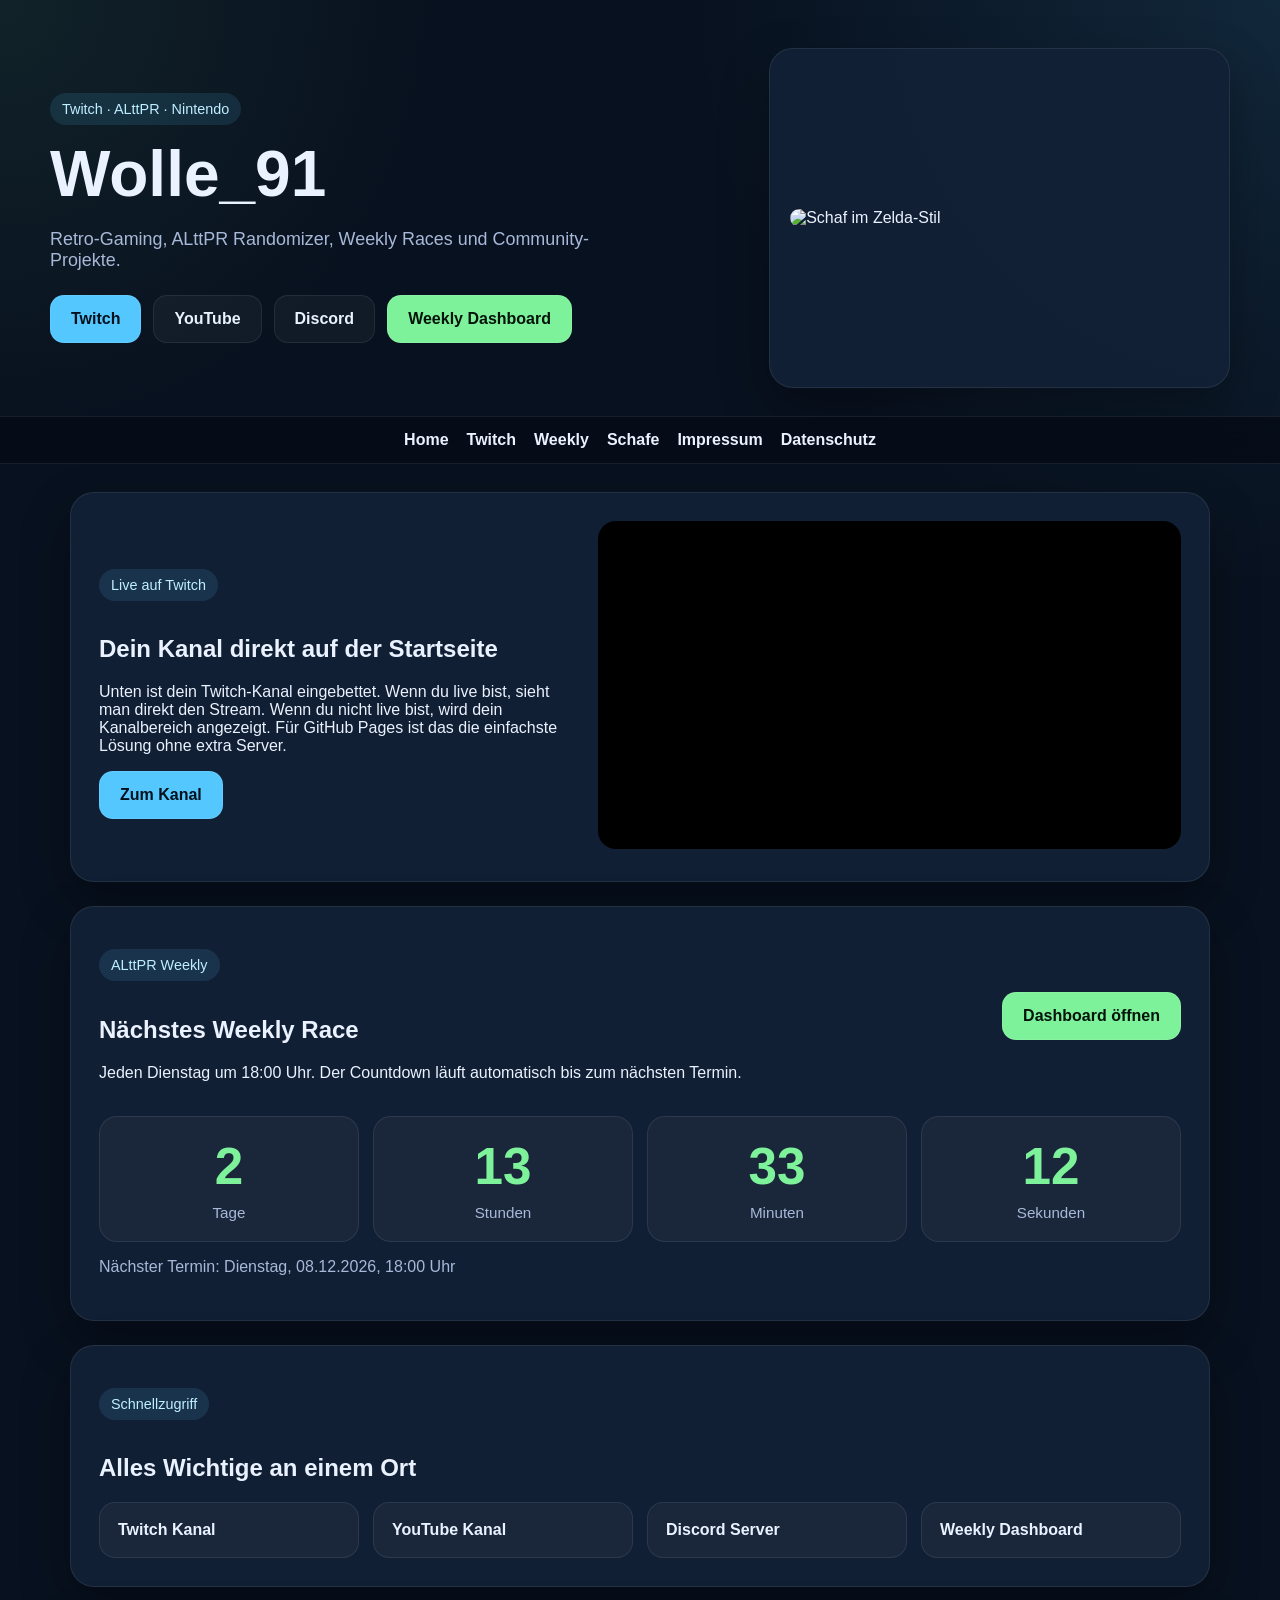
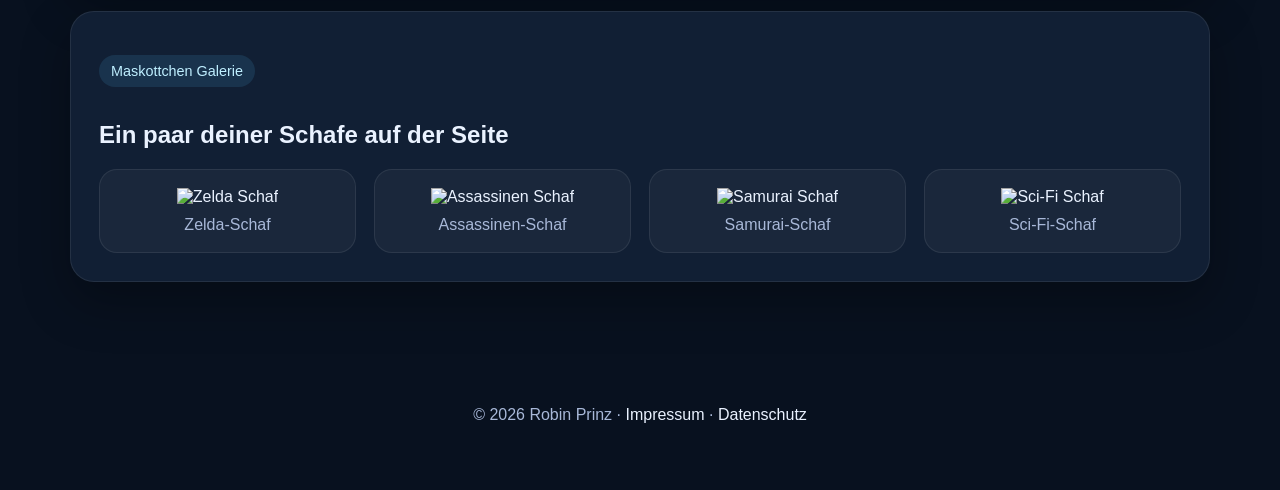
==== index.html @ fae1a708 "Add files via upload" ====
<!DOCTYPE html>
<html lang="de">
<head>
  <meta charset="UTF-8">
  <meta name="viewport" content="width=device-width, initial-scale=1.0">
  <title>Wolle_91 – Stream & Weekly Dashboard</title>
  <link rel="stylesheet" href="style.css">
</head>
<body>
  <header class="hero">
    <div class="hero-inner">
      <div class="hero-copy">
        <span class="badge">Twitch · ALttPR · Nintendo</span>
        <h1>Wolle_91</h1>
        <p class="subtitle">Retro-Gaming, ALttPR Randomizer, Weekly Races und Community-Projekte.</p>

        <div class="cta-row">
          <a class="btn primary" href="https://twitch.tv/wolle_91" target="_blank" rel="noopener noreferrer">Twitch</a>
          <a class="btn" href="https://www.youtube.com/@wolle_91" target="_blank" rel="noopener noreferrer">YouTube</a>
          <a class="btn" href="https://discord.com/invite/y9uqBbNetW" target="_blank" rel="noopener noreferrer">Discord</a>
          <a class="btn accent" href="https://wolle1991.github.io/weekly-dashboard/" target="_blank" rel="noopener noreferrer">Weekly Dashboard</a>
        </div>
      </div>

      <div class="hero-card">
        <img src="assets/sheep-link.jpg" alt="Schaf im Zelda-Stil" class="hero-sheep">
      </div>
    </div>
  </header>

  <nav class="topnav">
    <a href="index.html">Home</a>
    <a href="#live">Twitch</a>
    <a href="#weekly">Weekly</a>
    <a href="#galerie">Schafe</a>
    <a href="impressum.html">Impressum</a>
    <a href="datenschutz.html">Datenschutz</a>
  </nav>

  <main class="container">
    <section id="live" class="card grid-two">
      <div>
        <p class="eyebrow">Live auf Twitch</p>
        <h2>Dein Kanal direkt auf der Startseite</h2>
        <p>
          Unten ist dein Twitch-Kanal eingebettet. Wenn du live bist, sieht man direkt den Stream. Wenn du nicht live bist,
          wird dein Kanalbereich angezeigt. Für GitHub Pages ist das die einfachste Lösung ohne extra Server.
        </p>
        <a class="btn primary" href="https://twitch.tv/wolle_91" target="_blank" rel="noopener noreferrer">Zum Kanal</a>
      </div>
      <div class="stream-frame-wrap">
        <iframe
          src="https://player.twitch.tv/?channel=wolle_91&parent=wolle1991.github.io&muted=true"
          allowfullscreen="true"
          scrolling="no"
          frameborder="0"
          class="stream-frame"
          title="Twitch Stream von wolle_91"></iframe>
      </div>
    </section>

    <section id="weekly" class="card weekly-card">
      <div class="weekly-head">
        <div>
          <p class="eyebrow">ALttPR Weekly</p>
          <h2>Nächstes Weekly Race</h2>
          <p>Jeden Dienstag um 18:00 Uhr. Der Countdown läuft automatisch bis zum nächsten Termin.</p>
        </div>
        <a class="btn accent" href="https://wolle1991.github.io/weekly-dashboard/" target="_blank" rel="noopener noreferrer">Dashboard öffnen</a>
      </div>

      <div class="countdown" aria-live="polite">
        <div class="time-box"><span id="days">0</span><small>Tage</small></div>
        <div class="time-box"><span id="hours">0</span><small>Stunden</small></div>
        <div class="time-box"><span id="minutes">0</span><small>Minuten</small></div>
        <div class="time-box"><span id="seconds">0</span><small>Sekunden</small></div>
      </div>

      <p id="next-race-text" class="next-race-text"></p>
    </section>

    <section class="card links-card">
      <p class="eyebrow">Schnellzugriff</p>
      <h2>Alles Wichtige an einem Ort</h2>
      <div class="quick-links">
        <a href="https://twitch.tv/wolle_91" target="_blank" rel="noopener noreferrer">Twitch Kanal</a>
        <a href="https://www.youtube.com/@wolle_91" target="_blank" rel="noopener noreferrer">YouTube Kanal</a>
        <a href="https://discord.com/invite/y9uqBbNetW" target="_blank" rel="noopener noreferrer">Discord Server</a>
        <a href="https://wolle1991.github.io/weekly-dashboard/" target="_blank" rel="noopener noreferrer">Weekly Dashboard</a>
      </div>
    </section>

    <section id="galerie" class="card">
      <p class="eyebrow">Maskottchen Galerie</p>
      <h2>Ein paar deiner Schafe auf der Seite</h2>
      <div class="gallery">
        <figure>
          <img src="assets/sheep-link.jpg" alt="Zelda Schaf">
          <figcaption>Zelda-Schaf</figcaption>
        </figure>
        <figure>
          <img src="assets/sheep-assassin.png" alt="Assassinen Schaf">
          <figcaption>Assassinen-Schaf</figcaption>
        </figure>
        <figure>
          <img src="assets/sheep-samurai.png" alt="Samurai Schaf">
          <figcaption>Samurai-Schaf</figcaption>
        </figure>
        <figure>
          <img src="assets/sheep-samus.png" alt="Sci-Fi Schaf">
          <figcaption>Sci-Fi-Schaf</figcaption>
        </figure>
      </div>
    </section>
  </main>

  <footer class="footer">
    <p>© 2026 Robin Prinz · <a href="impressum.html">Impressum</a> · <a href="datenschutz.html">Datenschutz</a></p>
  </footer>

  <script>
    function getNextTuesdayAt18() {
      const now = new Date();
      const target = new Date(now);
      const currentDay = now.getDay(); // So=0, Di=2
      let daysUntilTuesday = (2 - currentDay + 7) % 7;

      if (daysUntilTuesday === 0) {
        const todayAt18 = new Date(now);
        todayAt18.setHours(18, 0, 0, 0);
        if (now >= todayAt18) {
          daysUntilTuesday = 7;
        }
      }

      target.setDate(now.getDate() + daysUntilTuesday);
      target.setHours(18, 0, 0, 0);
      return target;
    }

    function formatDateGerman(date) {
      return date.toLocaleString('de-DE', {
        weekday: 'long',
        day: '2-digit',
        month: '2-digit',
        year: 'numeric',
        hour: '2-digit',
        minute: '2-digit'
      }) + ' Uhr';
    }

    function updateCountdown() {
      const now = new Date();
      const nextRace = getNextTuesdayAt18();
      const diff = nextRace - now;

      const daysEl = document.getElementById('days');
      const hoursEl = document.getElementById('hours');
      const minutesEl = document.getElementById('minutes');
      const secondsEl = document.getElementById('seconds');
      const nextRaceText = document.getElementById('next-race-text');

      if (diff <= 0) {
        daysEl.textContent = '0';
        hoursEl.textContent = '0';
        minutesEl.textContent = '0';
        secondsEl.textContent = '0';
        nextRaceText.textContent = 'Das Weekly startet jetzt.';
        return;
      }

      const totalSeconds = Math.floor(diff / 1000);
      const days = Math.floor(totalSeconds / 86400);
      const hours = Math.floor((totalSeconds % 86400) / 3600);
      const minutes = Math.floor((totalSeconds % 3600) / 60);
      const seconds = totalSeconds % 60;

      daysEl.textContent = String(days);
      hoursEl.textContent = String(hours).padStart(2, '0');
      minutesEl.textContent = String(minutes).padStart(2, '0');
      secondsEl.textContent = String(seconds).padStart(2, '0');
      nextRaceText.textContent = 'Nächster Termin: ' + formatDateGerman(nextRace);
    }

    updateCountdown();
    setInterval(updateCountdown, 1000);
  </script>
</body>
</html>
---- style.css ----
:root {
  --bg: #08111f;
  --bg-soft: #101c2f;
  --card: rgba(19, 33, 55, 0.92);
  --line: rgba(255,255,255,0.08);
  --text: #eaf2ff;
  --muted: #a8b8d8;
  --primary: #55c7ff;
  --accent: #7ef29a;
  --shadow: 0 20px 50px rgba(0, 0, 0, 0.3);
}

* { box-sizing: border-box; }
html { scroll-behavior: smooth; }
body {
  margin: 0;
  font-family: Arial, Helvetica, sans-serif;
  color: var(--text);
  background:
    radial-gradient(circle at top right, rgba(85, 199, 255, 0.12), transparent 24%),
    radial-gradient(circle at top left, rgba(126, 242, 154, 0.08), transparent 18%),
    var(--bg);
}

a { color: var(--primary); text-decoration: none; }
a:hover { text-decoration: underline; }

.hero {
  padding: 48px 20px 28px;
}
.hero-inner {
  max-width: 1180px;
  margin: 0 auto;
  display: grid;
  grid-template-columns: 1.2fr 0.8fr;
  gap: 28px;
  align-items: center;
}
.hero-copy h1 {
  margin: 12px 0;
  font-size: clamp(2.4rem, 5vw, 4.5rem);
}
.subtitle {
  color: var(--muted);
  font-size: 1.12rem;
  max-width: 58ch;
}
.badge, .eyebrow {
  display: inline-block;
  padding: 8px 12px;
  border-radius: 999px;
  background: rgba(85, 199, 255, 0.12);
  color: #bfefff;
  font-size: 0.9rem;
}
.hero-card,
.card {
  background: var(--card);
  border: 1px solid var(--line);
  border-radius: 24px;
  box-shadow: var(--shadow);
}
.hero-card {
  padding: 20px;
  display: flex;
  justify-content: center;
  align-items: center;
  min-height: 340px;
}
.hero-sheep {
  max-width: 100%;
  width: min(440px, 100%);
  height: auto;
  border-radius: 18px;
}

.topnav {
  position: sticky;
  top: 0;
  z-index: 10;
  display: flex;
  flex-wrap: wrap;
  justify-content: center;
  gap: 18px;
  padding: 14px 20px;
  background: rgba(6, 12, 23, 0.82);
  backdrop-filter: blur(12px);
  border-top: 1px solid var(--line);
  border-bottom: 1px solid var(--line);
}
.topnav a {
  color: var(--text);
  font-weight: bold;
}
.topnav a:hover { color: var(--primary); text-decoration: none; }

.container {
  max-width: 1180px;
  margin: 0 auto;
  padding: 28px 20px 60px;
}
.narrow { max-width: 900px; }
.card {
  padding: 28px;
  margin-bottom: 24px;
}
.grid-two {
  display: grid;
  grid-template-columns: 0.9fr 1.1fr;
  gap: 22px;
  align-items: center;
}

.btn {
  display: inline-block;
  padding: 14px 20px;
  border-radius: 14px;
  border: 1px solid var(--line);
  color: var(--text);
  background: rgba(255,255,255,0.04);
  font-weight: bold;
  text-decoration: none;
  transition: transform 0.15s ease, background 0.15s ease;
}
.btn:hover {
  text-decoration: none;
  transform: translateY(-2px);
  background: rgba(255,255,255,0.08);
}
.btn.primary {
  background: var(--primary);
  color: #04101c;
}
.btn.accent {
  background: var(--accent);
  color: #04140a;
}
.cta-row {
  display: flex;
  flex-wrap: wrap;
  gap: 12px;
  margin-top: 24px;
}

.stream-frame-wrap {
  width: 100%;
}
.stream-frame {
  width: 100%;
  aspect-ratio: 16 / 9;
  min-height: 300px;
  border: 0;
  border-radius: 18px;
  background: #000;
}

.weekly-head {
  display: flex;
  gap: 16px;
  justify-content: space-between;
  align-items: center;
  margin-bottom: 18px;
}
.countdown {
  display: grid;
  grid-template-columns: repeat(4, minmax(120px, 1fr));
  gap: 14px;
}
.time-box {
  background: rgba(255,255,255,0.04);
  border: 1px solid var(--line);
  border-radius: 18px;
  padding: 20px 16px;
  text-align: center;
}
.time-box span {
  display: block;
  font-size: clamp(2rem, 5vw, 3.2rem);
  font-weight: bold;
  color: var(--accent);
}
.time-box small {
  display: block;
  margin-top: 8px;
  color: var(--muted);
  font-size: 0.95rem;
}
.next-race-text {
  margin-top: 16px;
  color: var(--muted);
}

.quick-links {
  display: grid;
  grid-template-columns: repeat(4, minmax(0, 1fr));
  gap: 14px;
  margin-top: 16px;
}
.quick-links a {
  display: block;
  padding: 18px;
  background: rgba(255,255,255,0.04);
  border: 1px solid var(--line);
  border-radius: 16px;
  color: var(--text);
  font-weight: bold;
}
.quick-links a:hover {
  text-decoration: none;
  border-color: rgba(85, 199, 255, 0.4);
}

.gallery {
  display: grid;
  grid-template-columns: repeat(4, minmax(0, 1fr));
  gap: 18px;
}
.gallery figure {
  margin: 0;
  padding: 18px;
  border-radius: 18px;
  background: rgba(255,255,255,0.04);
  border: 1px solid var(--line);
  text-align: center;
}
.gallery img {
  width: 100%;
  height: 260px;
  object-fit: contain;
}
.gallery figcaption {
  margin-top: 10px;
  color: var(--muted);
}

.legal-card h1,
.legal-card h2 {
  margin-top: 0;
}
.legal-card h2 {
  margin-top: 28px;
}
.source-note { color: var(--muted); }

.footer {
  padding: 24px 20px 50px;
  text-align: center;
  color: var(--muted);
}
.footer a { color: var(--text); }

@media (max-width: 980px) {
  .hero-inner,
  .grid-two,
  .gallery,
  .quick-links {
    grid-template-columns: 1fr 1fr;
  }
  .hero-inner,
  .grid-two {
    grid-template-columns: 1fr;
  }
}

@media (max-width: 640px) {
  .countdown,
  .gallery,
  .quick-links {
    grid-template-columns: 1fr 1fr;
  }
  .weekly-head {
    flex-direction: column;
    align-items: flex-start;
  }
}

@media (max-width: 480px) {
  .countdown,
  .gallery,
  .quick-links {
    grid-template-columns: 1fr;
  }
  .card,
  .hero-card {
    padding: 20px;
  }
}
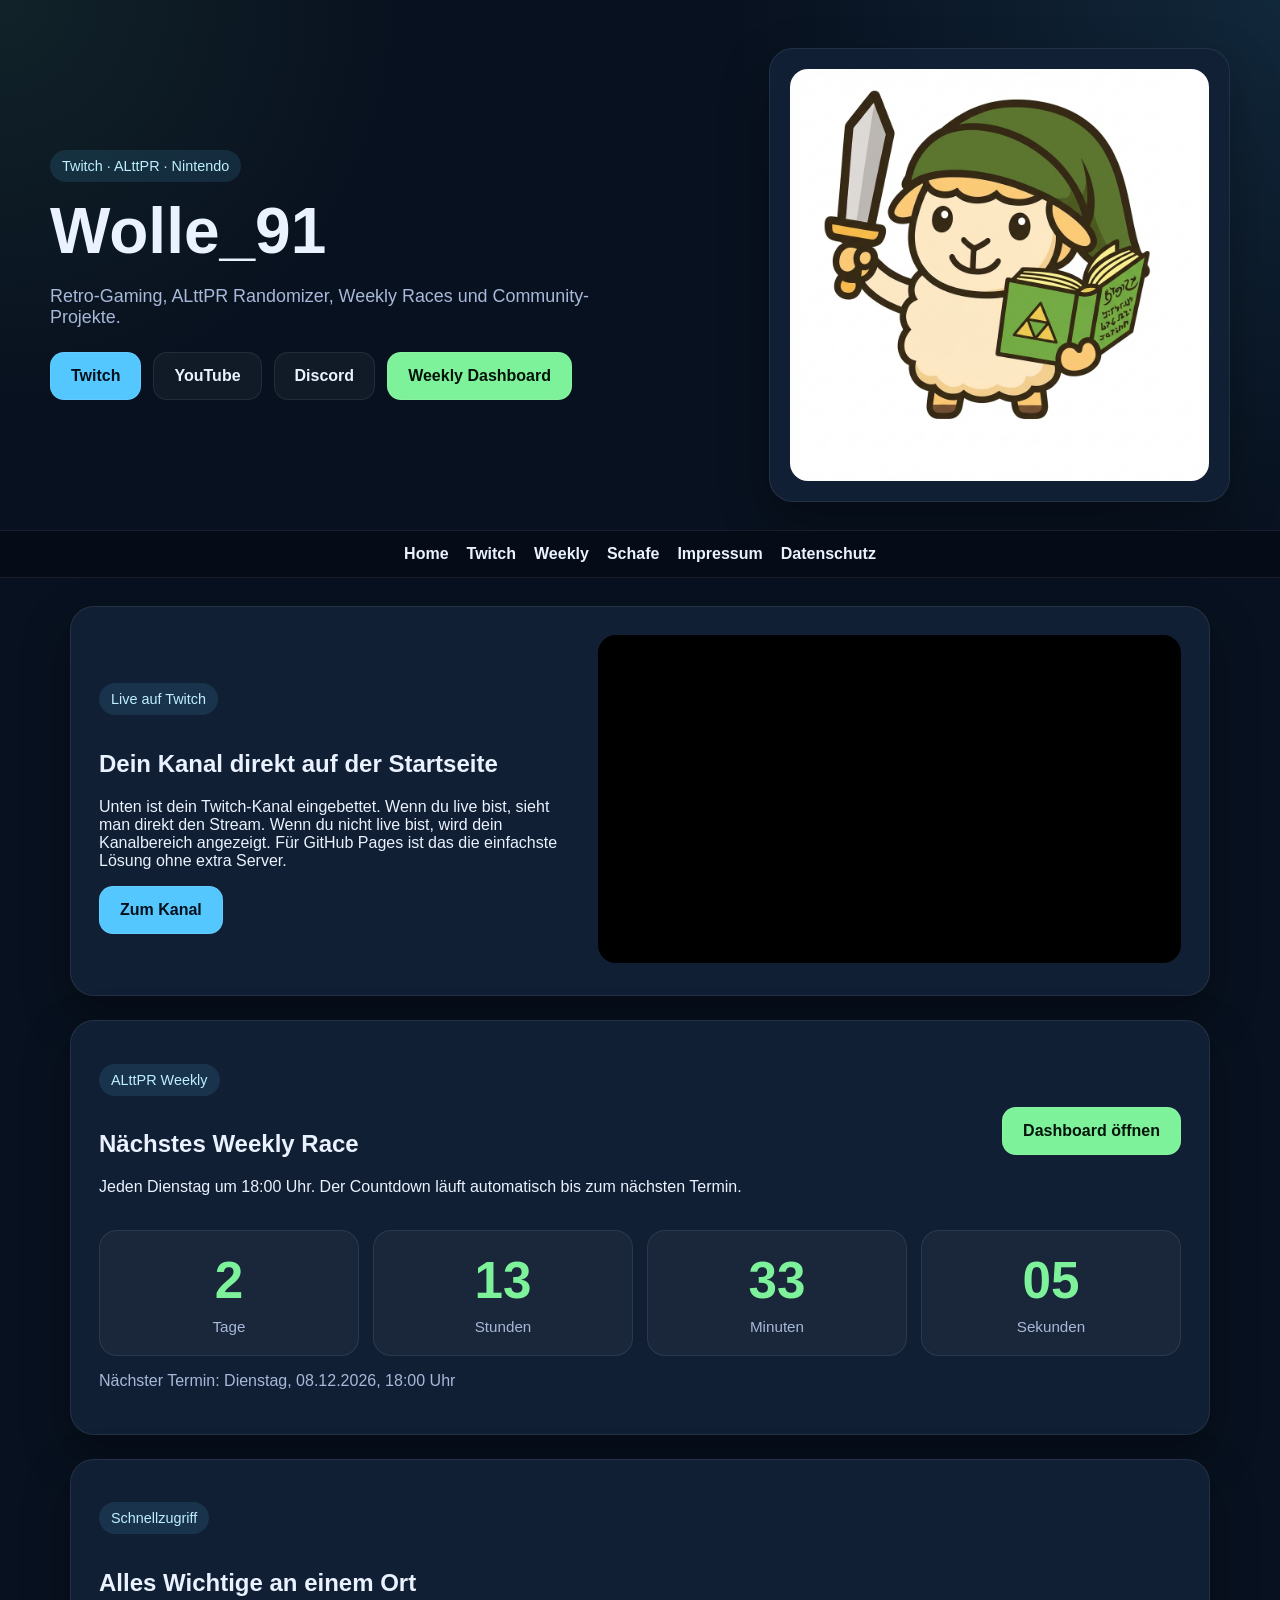
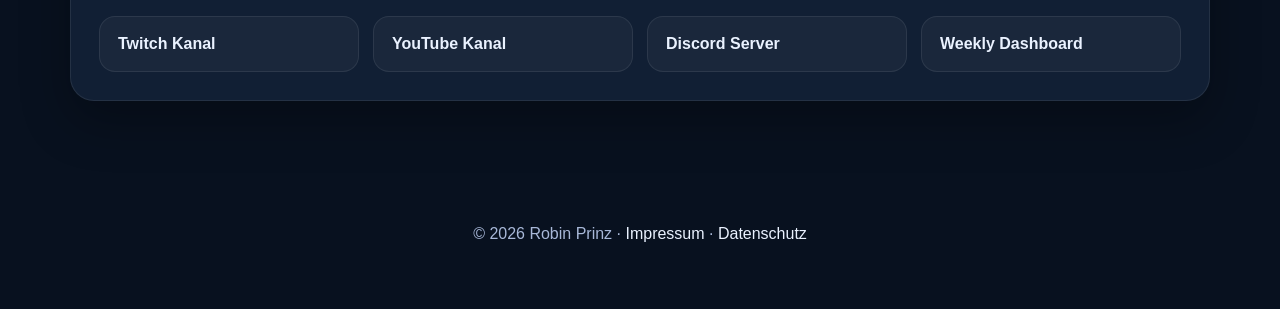
==== commit 0e446807: "Update index.html" ====
--- a/index.html
+++ b/index.html
@@ -90,28 +90,7 @@
       </div>
     </section>
 
-    <section id="galerie" class="card">
-      <p class="eyebrow">Maskottchen Galerie</p>
-      <h2>Ein paar deiner Schafe auf der Seite</h2>
-      <div class="gallery">
-        <figure>
-          <img src="assets/sheep-link.jpg" alt="Zelda Schaf">
-          <figcaption>Zelda-Schaf</figcaption>
-        </figure>
-        <figure>
-          <img src="assets/sheep-assassin.png" alt="Assassinen Schaf">
-          <figcaption>Assassinen-Schaf</figcaption>
-        </figure>
-        <figure>
-          <img src="assets/sheep-samurai.png" alt="Samurai Schaf">
-          <figcaption>Samurai-Schaf</figcaption>
-        </figure>
-        <figure>
-          <img src="assets/sheep-samus.png" alt="Sci-Fi Schaf">
-          <figcaption>Sci-Fi-Schaf</figcaption>
-        </figure>
-      </div>
-    </section>
+
   </main>
 
   <footer class="footer">
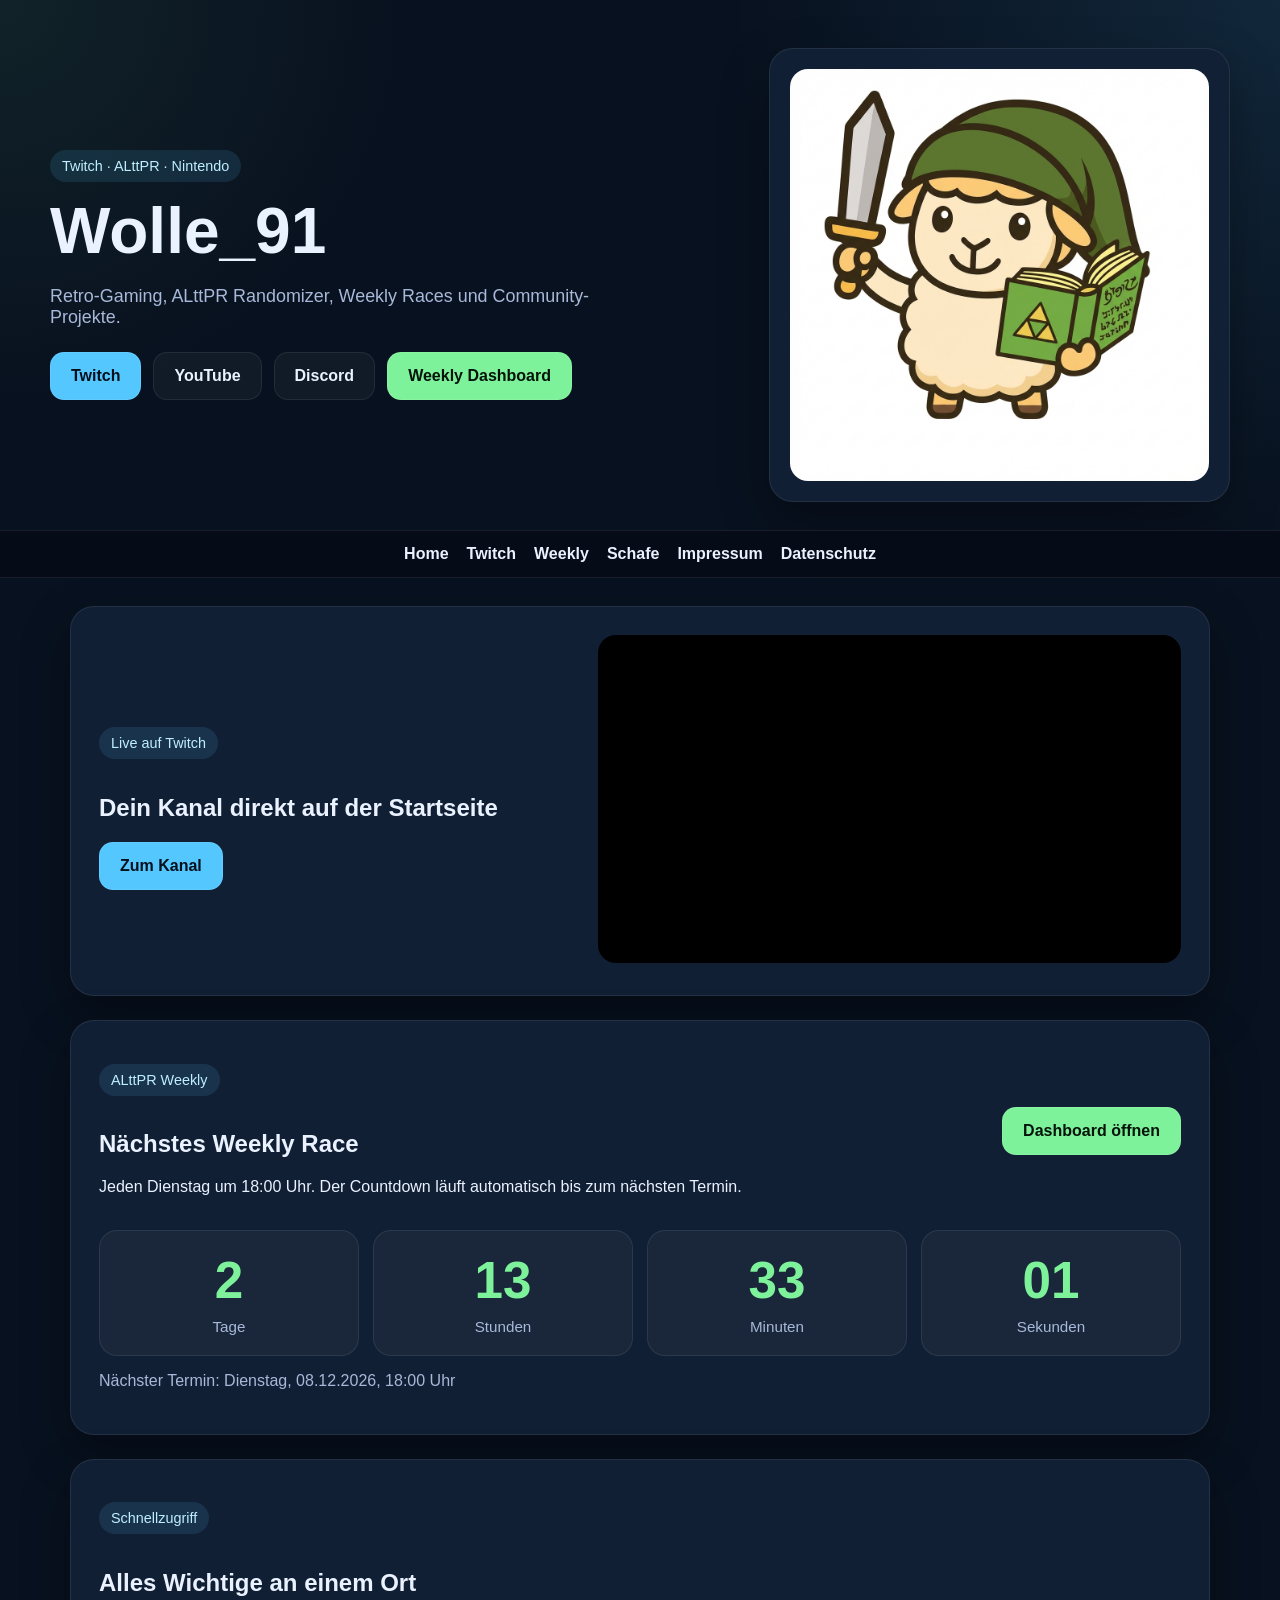
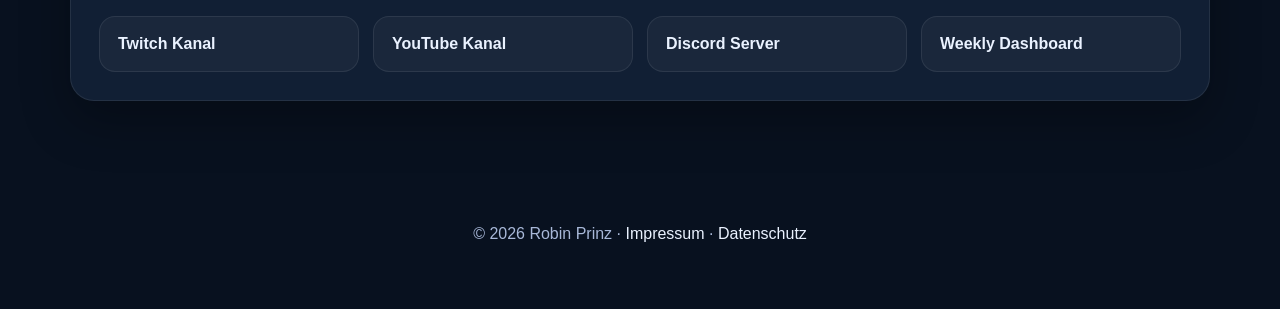
==== commit bf5c5fee: "Update index.html" ====
--- a/index.html
+++ b/index.html
@@ -43,8 +43,7 @@
         <p class="eyebrow">Live auf Twitch</p>
         <h2>Dein Kanal direkt auf der Startseite</h2>
         <p>
-          Unten ist dein Twitch-Kanal eingebettet. Wenn du live bist, sieht man direkt den Stream. Wenn du nicht live bist,
-          wird dein Kanalbereich angezeigt. Für GitHub Pages ist das die einfachste Lösung ohne extra Server.
+         
         </p>
         <a class="btn primary" href="https://twitch.tv/wolle_91" target="_blank" rel="noopener noreferrer">Zum Kanal</a>
       </div>
